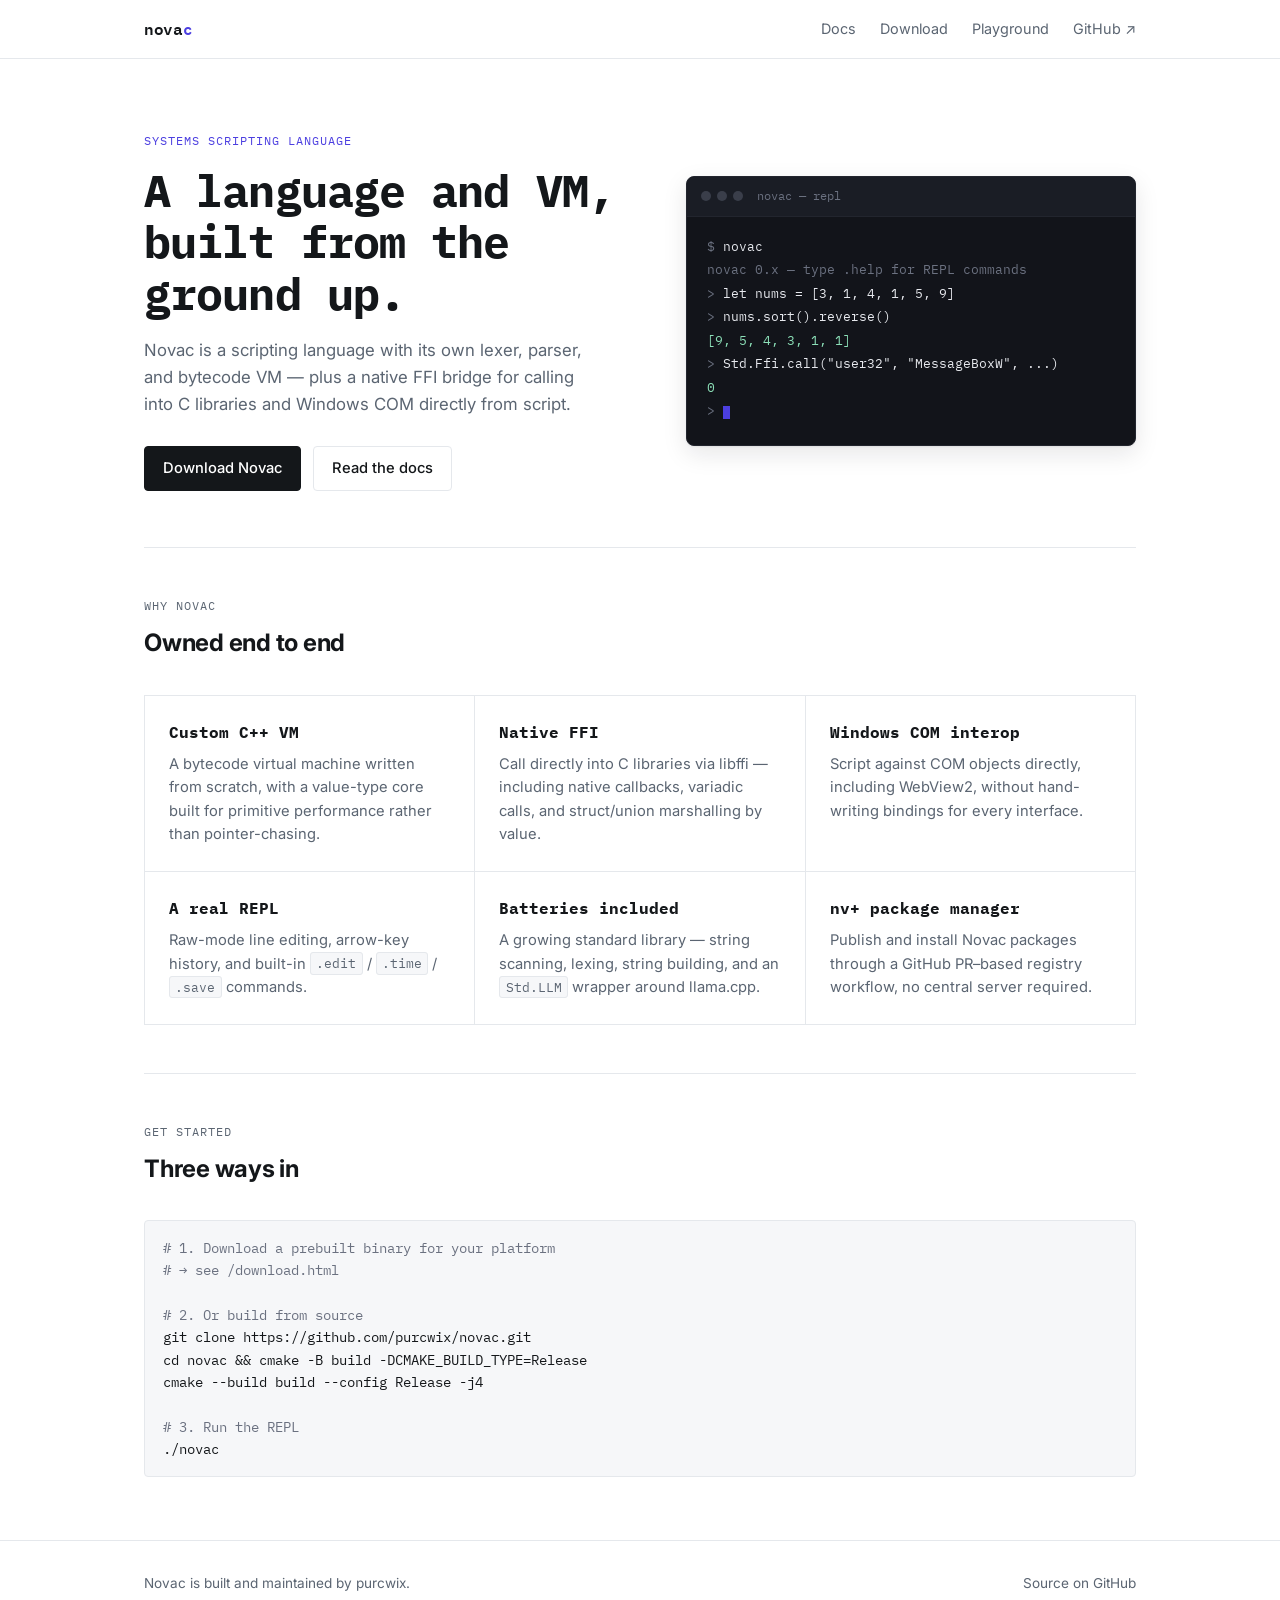
==== index.html @ 00fc9c08 "Initial site" ====
<!doctype html>
<html lang="en">
<head>
<meta charset="utf-8">
<meta name="viewport" content="width=device-width, initial-scale=1">
<title>Novac — a language and VM built from scratch</title>
<meta name="description" content="Novac is a scripting language with its own C++ VM, lexer, parser, and native FFI bridge.">
<link rel="preconnect" href="https://fonts.googleapis.com">
<link href="https://fonts.googleapis.com/css2?family=IBM+Plex+Mono:wght@400;500;600&family=Inter:wght@400;500;600&display=swap" rel="stylesheet">
<link rel="stylesheet" href="/assets/style.css">
</head>
<body>

<nav class="site-nav">
  <div class="site-nav-inner">
    <a class="brand" href="/">nova<span class="dot">c</span></a>
    <div class="site-nav-links">
      <a href="/docs/" >Docs</a>
      <a href="/download.html">Download</a>
      <a href="/playground.html">Playground</a>
      <a class="gh-link" href="https://github.com/purcwix/novac" target="_blank" rel="noopener">GitHub ↗</a>
    </div>
  </div>
</nav>

<div class="page">

  <section class="hero">
    <div>
      <div class="eyebrow">Systems scripting language</div>
      <h1 class="hero-title">A language and VM,<br>built from the ground up.</h1>
      <p class="hero-sub">Novac is a scripting language with its own lexer, parser, and bytecode VM — plus a native FFI bridge for calling into C libraries and Windows COM directly from script.</p>
      <div class="hero-ctas">
        <a class="btn btn-primary" href="/download.html">Download Novac</a>
        <a class="btn btn-secondary" href="/docs/">Read the docs</a>
      </div>
    </div>

    <div class="terminal">
      <div class="terminal-bar">
        <span class="terminal-dot"></span>
        <span class="terminal-dot"></span>
        <span class="terminal-dot"></span>
        <span class="terminal-title">novac — repl</span>
      </div>
      <div class="terminal-body"><span class="t-prompt">$</span> <span class="t-in">novac</span>
<span class="t-comment">novac 0.x — type .help for REPL commands</span>
<span class="t-prompt">&gt;</span> <span class="t-in">let nums = [3, 1, 4, 1, 5, 9]</span>
<span class="t-prompt">&gt;</span> <span class="t-in">nums.sort().reverse()</span>
<span class="t-out">[9, 5, 4, 3, 1, 1]</span>
<span class="t-prompt">&gt;</span> <span class="t-in">Std.Ffi.call("user32", "MessageBoxW", ...)</span>
<span class="t-out">0</span>
<span class="t-prompt">&gt;</span> <span class="t-cursor"></span></div>
    </div>
  </section>

  <section class="section">
    <div class="section-head">
      <div class="section-label">Why Novac</div>
      <h2 class="section-title">Owned end to end</h2>
    </div>
    <div class="grid-3">
      <div class="card">
        <h3>Custom C++ VM</h3>
        <p>A bytecode virtual machine written from scratch, with a value-type core built for primitive performance rather than pointer-chasing.</p>
      </div>
      <div class="card">
        <h3>Native FFI</h3>
        <p>Call directly into C libraries via libffi — including native callbacks, variadic calls, and struct/union marshalling by value.</p>
      </div>
      <div class="card">
        <h3>Windows COM interop</h3>
        <p>Script against COM objects directly, including WebView2, without hand-writing bindings for every interface.</p>
      </div>
      <div class="card">
        <h3>A real REPL</h3>
        <p>Raw-mode line editing, arrow-key history, and built-in <code class="inline">.edit</code> / <code class="inline">.time</code> / <code class="inline">.save</code> commands.</p>
      </div>
      <div class="card">
        <h3>Batteries included</h3>
        <p>A growing standard library — string scanning, lexing, string building, and an <code class="inline">Std.LLM</code> wrapper around llama.cpp.</p>
      </div>
      <div class="card">
        <h3>nv+ package manager</h3>
        <p>Publish and install Novac packages through a GitHub PR–based registry workflow, no central server required.</p>
      </div>
    </div>
  </section>

  <section class="section">
    <div class="section-head">
      <div class="section-label">Get started</div>
      <h2 class="section-title">Three ways in</h2>
    </div>
    <pre><span class="t-comment"># 1. Download a prebuilt binary for your platform</span>
<span class="t-comment"># → see /download.html</span>

<span class="t-comment"># 2. Or build from source</span>
git clone https://github.com/purcwix/novac.git
cd novac &amp;&amp; cmake -B build -DCMAKE_BUILD_TYPE=Release
cmake --build build --config Release -j4

<span class="t-comment"># 3. Run the REPL</span>
./novac</pre>
  </section>

</div>

<footer class="site-footer">
  <div class="page" style="display:flex; justify-content:space-between; width:100%; flex-wrap:wrap; gap:12px;">
    <span>Novac is built and maintained by <a href="https://github.com/purcwix" target="_blank" rel="noopener">purcwix</a>.</span>
    <span><a href="https://github.com/purcwix/novac" target="_blank" rel="noopener">Source on GitHub</a></span>
  </div>
</footer>

</body>
</html>
---- assets/style.css ----
:root {
  --bg: #FFFFFF;
  --bg-subtle: #F6F7F9;
  --text: #14171A;
  --text-muted: #5B6572;
  --accent: #4C3FE0;
  --accent-dim: #ECEAFC;
  --border: #E5E8EC;
  --mono: "IBM Plex Mono", ui-monospace, SFMono-Regular, Menlo, monospace;
  --sans: "Inter", -apple-system, BlinkMacSystemFont, "Segoe UI", sans-serif;
  --radius: 4px;
  --max-w: 860px;
}

* { box-sizing: border-box; }

html { scroll-behavior: smooth; }

body {
  margin: 0;
  background: var(--bg);
  color: var(--text);
  font-family: var(--sans);
  font-size: 16px;
  line-height: 1.6;
  -webkit-font-smoothing: antialiased;
}

a { color: var(--accent); text-decoration: none; }
a:hover { text-decoration: underline; }
a:focus-visible, button:focus-visible {
  outline: 2px solid var(--accent);
  outline-offset: 2px;
}

code, pre {
  font-family: var(--mono);
  font-size: 0.9em;
}

pre {
  background: var(--bg-subtle);
  border: 1px solid var(--border);
  border-radius: var(--radius);
  padding: 16px 18px;
  overflow-x: auto;
  line-height: 1.55;
}

code.inline {
  background: var(--bg-subtle);
  border: 1px solid var(--border);
  border-radius: 3px;
  padding: 0.1em 0.4em;
}

/* ---------- Nav ---------- */

.site-nav {
  border-bottom: 1px solid var(--border);
  position: sticky;
  top: 0;
  background: rgba(255,255,255,0.92);
  backdrop-filter: blur(6px);
  z-index: 10;
}

.site-nav-inner {
  max-width: 1040px;
  margin: 0 auto;
  padding: 16px 24px;
  display: flex;
  align-items: center;
  gap: 32px;
}

.brand {
  font-family: var(--mono);
  font-weight: 600;
  font-size: 1rem;
  color: var(--text);
  letter-spacing: -0.02em;
}
.brand:hover { text-decoration: none; }
.brand .dot { color: var(--accent); }

.site-nav-links {
  display: flex;
  gap: 24px;
  margin-left: auto;
  font-size: 0.9rem;
}
.site-nav-links a {
  color: var(--text-muted);
}
.site-nav-links a:hover,
.site-nav-links a.active {
  color: var(--text);
  text-decoration: none;
}

.gh-link {
  display: flex;
  align-items: center;
  gap: 6px;
}

/* ---------- Layout ---------- */

.page {
  max-width: 1040px;
  margin: 0 auto;
  padding: 0 24px;
}

.prose {
  max-width: var(--max-w);
}

/* ---------- Hero ---------- */

.hero {
  padding: 72px 0 56px;
  display: grid;
  grid-template-columns: 1.1fr 1fr;
  gap: 48px;
  align-items: center;
}

@media (max-width: 860px) {
  .hero { grid-template-columns: 1fr; padding: 40px 0; }
}

.eyebrow {
  font-family: var(--mono);
  font-size: 0.78rem;
  text-transform: uppercase;
  letter-spacing: 0.08em;
  color: var(--accent);
  margin-bottom: 14px;
}

h1.hero-title {
  font-family: var(--mono);
  font-size: clamp(2rem, 4.2vw, 2.8rem);
  line-height: 1.15;
  letter-spacing: -0.02em;
  margin: 0 0 18px;
}

.hero-sub {
  color: var(--text-muted);
  font-size: 1.05rem;
  max-width: 42ch;
  margin: 0 0 28px;
}

.hero-ctas {
  display: flex;
  gap: 12px;
  flex-wrap: wrap;
}

.btn {
  display: inline-block;
  padding: 10px 18px;
  border-radius: var(--radius);
  font-size: 0.92rem;
  font-weight: 500;
  border: 1px solid var(--border);
}
.btn:hover { text-decoration: none; }

.btn-primary {
  background: var(--text);
  color: #fff;
  border-color: var(--text);
}
.btn-primary:hover { background: #000; }

.btn-secondary {
  background: var(--bg);
  color: var(--text);
}
.btn-secondary:hover { background: var(--bg-subtle); }

/* ---------- Terminal (signature element) ---------- */

.terminal {
  background: #12141A;
  border-radius: 8px;
  overflow: hidden;
  box-shadow: 0 1px 2px rgba(0,0,0,0.06), 0 8px 24px rgba(20,23,26,0.10);
  border: 1px solid #22252E;
}

.terminal-bar {
  display: flex;
  align-items: center;
  gap: 6px;
  padding: 10px 14px;
  background: #1A1D25;
  border-bottom: 1px solid #22252E;
}

.terminal-dot {
  width: 10px;
  height: 10px;
  border-radius: 50%;
  background: #3A3E4A;
}

.terminal-title {
  margin-left: 8px;
  font-family: var(--mono);
  font-size: 0.72rem;
  color: #6B7180;
}

.terminal-body {
  padding: 18px 20px 22px;
  font-family: var(--mono);
  font-size: 0.84rem;
  line-height: 1.75;
  color: #C9CDD6;
  white-space: pre-wrap;
}

.t-prompt { color: #6B7180; }
.t-in { color: #E7E9EE; }
.t-out { color: #8CE0B8; }
.t-comment { color: #6B7180; }
.t-cursor {
  display: inline-block;
  width: 7px;
  height: 1em;
  background: var(--accent);
  vertical-align: text-bottom;
  animation: blink 1.1s steps(1) infinite;
}
@keyframes blink { 50% { opacity: 0; } }

@media (prefers-reduced-motion: reduce) {
  .t-cursor { animation: none; }
}

/* ---------- Feature grid ---------- */

.section {
  padding: 48px 0;
  border-top: 1px solid var(--border);
}

.section-head {
  margin-bottom: 32px;
}

.section-label {
  font-family: var(--mono);
  font-size: 0.78rem;
  text-transform: uppercase;
  letter-spacing: 0.08em;
  color: var(--text-muted);
  margin-bottom: 8px;
}

.section-title {
  font-size: 1.5rem;
  margin: 0;
  letter-spacing: -0.01em;
}

.grid-3 {
  display: grid;
  grid-template-columns: repeat(3, 1fr);
  gap: 1px;
  background: var(--border);
  border: 1px solid var(--border);
}

@media (max-width: 760px) {
  .grid-3 { grid-template-columns: 1fr; }
}

.card {
  background: var(--bg);
  padding: 24px;
}

.card h3 {
  font-size: 0.98rem;
  margin: 0 0 8px;
  font-family: var(--mono);
}

.card p {
  color: var(--text-muted);
  font-size: 0.92rem;
  margin: 0;
}

/* ---------- Docs layout ---------- */

.docs-layout {
  display: grid;
  grid-template-columns: 220px 1fr;
  gap: 48px;
  padding: 40px 0 80px;
}

@media (max-width: 800px) {
  .docs-layout { grid-template-columns: 1fr; }
}

.docs-nav {
  font-size: 0.88rem;
  position: sticky;
  top: 76px;
  align-self: start;
}

.docs-nav-group {
  margin-bottom: 22px;
}

.docs-nav-group-title {
  font-family: var(--mono);
  font-size: 0.72rem;
  text-transform: uppercase;
  letter-spacing: 0.07em;
  color: var(--text-muted);
  margin-bottom: 8px;
}

.docs-nav a {
  display: block;
  color: var(--text-muted);
  padding: 4px 0;
}
.docs-nav a:hover, .docs-nav a.active {
  color: var(--text);
  text-decoration: none;
}

.docs-content h1 {
  font-size: 1.9rem;
  margin-top: 0;
  letter-spacing: -0.01em;
}

.docs-content h2 {
  font-size: 1.25rem;
  margin-top: 2.4em;
  padding-top: 0.6em;
  border-top: 1px solid var(--border);
}

.docs-content p, .docs-content li {
  color: var(--text);
}

.docs-content p { color: #2A2E34; }

/* ---------- Download table ---------- */

.dl-table {
  width: 100%;
  border-collapse: collapse;
  font-size: 0.9rem;
}

.dl-table th {
  text-align: left;
  font-family: var(--mono);
  font-size: 0.72rem;
  text-transform: uppercase;
  letter-spacing: 0.06em;
  color: var(--text-muted);
  padding: 10px 12px;
  border-bottom: 1px solid var(--border);
}

.dl-table td {
  padding: 12px;
  border-bottom: 1px solid var(--border);
  vertical-align: middle;
}

.dl-table tr:last-child td { border-bottom: none; }

.platform-cell {
  display: flex;
  align-items: center;
  gap: 10px;
  font-weight: 500;
}

.dl-status {
  color: var(--text-muted);
  font-size: 0.85rem;
}

.dl-error {
  color: #B3261E;
  font-size: 0.85rem;
}

/* ---------- Playground ---------- */

.pg-note {
  background: var(--accent-dim);
  border: 1px solid #D6D2FA;
  border-radius: var(--radius);
  padding: 14px 16px;
  font-size: 0.9rem;
  margin-bottom: 28px;
}

.pg-examples-nav {
  display: flex;
  gap: 8px;
  flex-wrap: wrap;
  margin-bottom: 20px;
}

.pg-tab {
  font-family: var(--mono);
  font-size: 0.82rem;
  padding: 7px 14px;
  border: 1px solid var(--border);
  border-radius: var(--radius);
  background: var(--bg);
  color: var(--text-muted);
  cursor: pointer;
}

.pg-tab.active {
  color: var(--text);
  border-color: var(--text);
  background: var(--bg-subtle);
}

.pg-example { display: none; }
.pg-example.active { display: block; }

.pg-example h3 {
  font-family: var(--mono);
  font-size: 1rem;
  margin: 0 0 6px;
}

.pg-example p {
  color: var(--text-muted);
  font-size: 0.9rem;
  margin: 0 0 12px;
}

/* ---------- Footer ---------- */

.site-footer {
  border-top: 1px solid var(--border);
  padding: 32px 0 48px;
  color: var(--text-muted);
  font-size: 0.85rem;
  display: flex;
  justify-content: space-between;
  flex-wrap: wrap;
  gap: 12px;
}

.site-footer a { color: var(--text-muted); }
.site-footer a:hover { color: var(--text); }
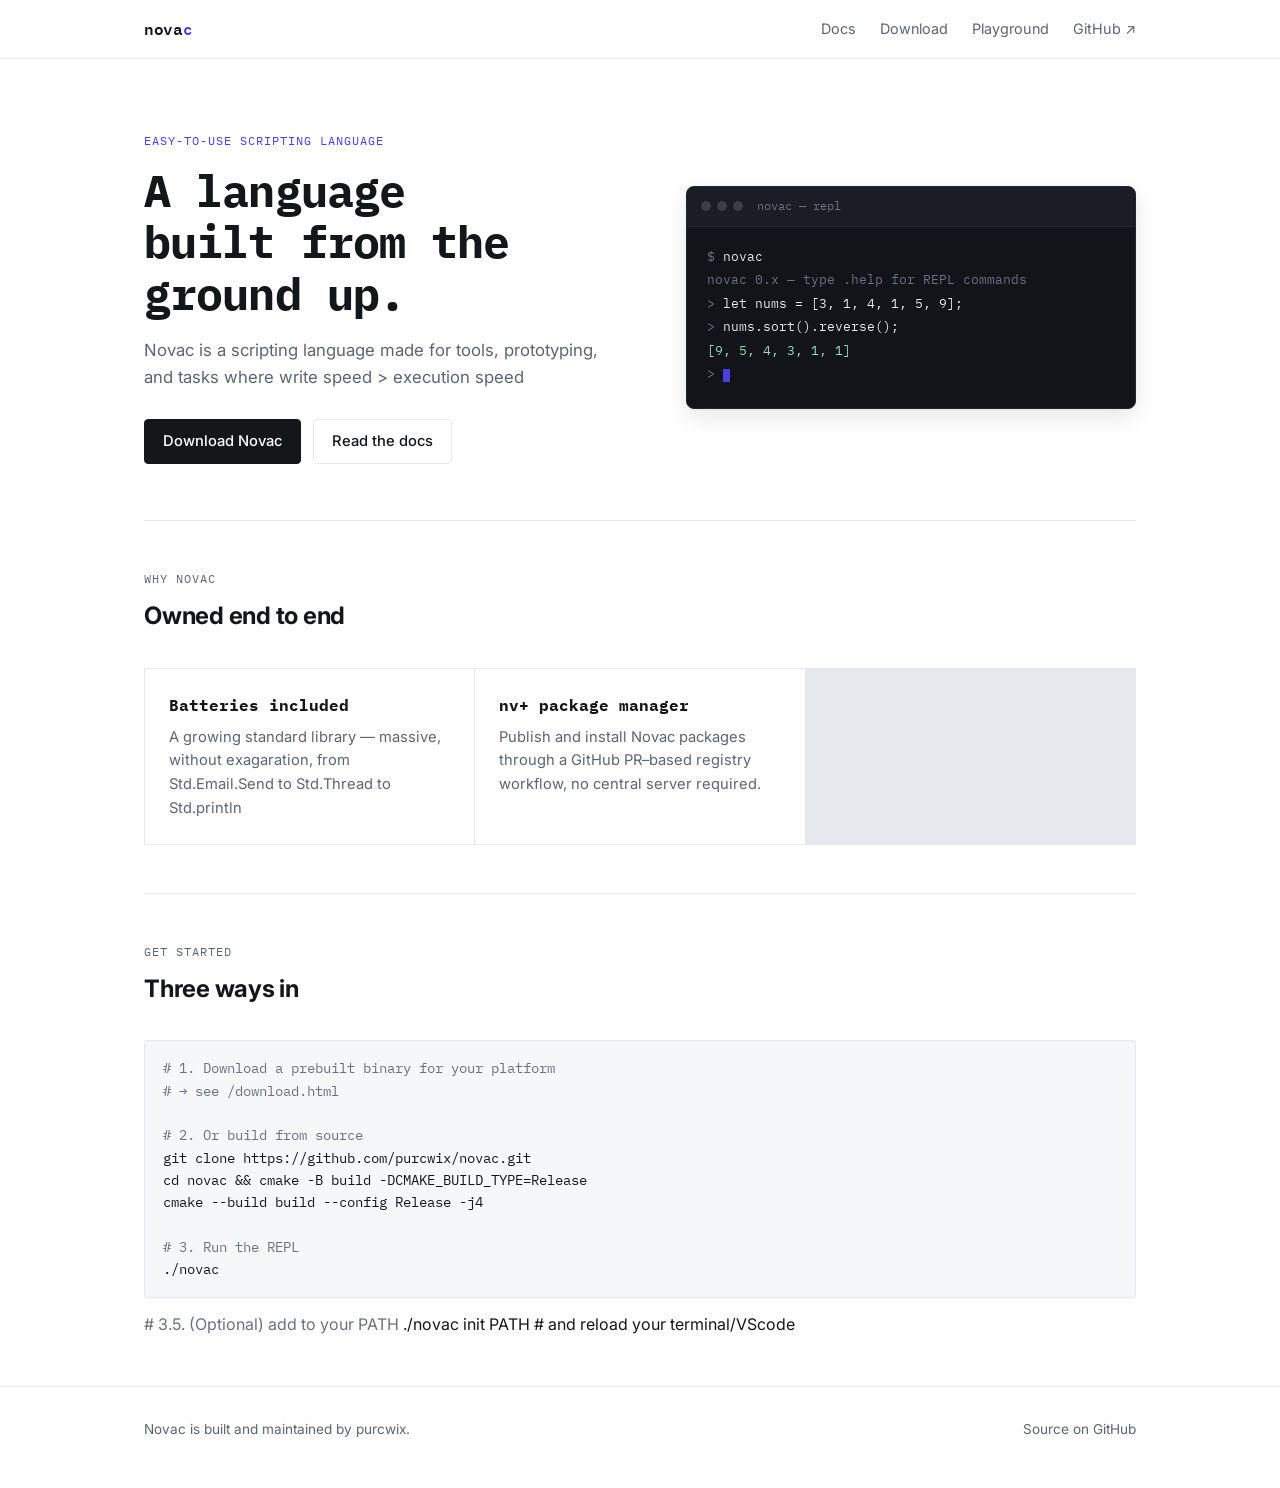
==== commit 96e84193: "Initial site" ====
--- a/index.html
+++ b/index.html
@@ -3,8 +3,8 @@
 <head>
 <meta charset="utf-8">
 <meta name="viewport" content="width=device-width, initial-scale=1">
-<title>Novac — a language and VM built from scratch</title>
-<meta name="description" content="Novac is a scripting language with its own C++ VM, lexer, parser, and native FFI bridge.">
+<title>Novac — programming language</title>
+<meta name="description" content="Novac is a scripting language made for making tools and quick programming">
 <link rel="preconnect" href="https://fonts.googleapis.com">
 <link href="https://fonts.googleapis.com/css2?family=IBM+Plex+Mono:wght@400;500;600&family=Inter:wght@400;500;600&display=swap" rel="stylesheet">
 <link rel="stylesheet" href="/assets/style.css">
@@ -27,9 +27,9 @@
 
   <section class="hero">
     <div>
-      <div class="eyebrow">Systems scripting language</div>
-      <h1 class="hero-title">A language and VM,<br>built from the ground up.</h1>
-      <p class="hero-sub">Novac is a scripting language with its own lexer, parser, and bytecode VM — plus a native FFI bridge for calling into C libraries and Windows COM directly from script.</p>
+      <div class="eyebrow">Easy-to-use scripting language</div>
+      <h1 class="hero-title">A language <br>built from the ground up.</h1>
+      <p class="hero-sub">Novac is a scripting language made for tools, prototyping, and tasks where write speed > execution speed</p>
       <div class="hero-ctas">
         <a class="btn btn-primary" href="/download.html">Download Novac</a>
         <a class="btn btn-secondary" href="/docs/">Read the docs</a>
@@ -45,11 +45,9 @@
       </div>
       <div class="terminal-body"><span class="t-prompt">$</span> <span class="t-in">novac</span>
 <span class="t-comment">novac 0.x — type .help for REPL commands</span>
-<span class="t-prompt">&gt;</span> <span class="t-in">let nums = [3, 1, 4, 1, 5, 9]</span>
-<span class="t-prompt">&gt;</span> <span class="t-in">nums.sort().reverse()</span>
+<span class="t-prompt">&gt;</span> <span class="t-in">let nums = [3, 1, 4, 1, 5, 9];</span>
+<span class="t-prompt">&gt;</span> <span class="t-in">nums.sort().reverse();</span>
 <span class="t-out">[9, 5, 4, 3, 1, 1]</span>
-<span class="t-prompt">&gt;</span> <span class="t-in">Std.Ffi.call("user32", "MessageBoxW", ...)</span>
-<span class="t-out">0</span>
 <span class="t-prompt">&gt;</span> <span class="t-cursor"></span></div>
     </div>
   </section>
@@ -61,24 +59,8 @@
     </div>
     <div class="grid-3">
       <div class="card">
-        <h3>Custom C++ VM</h3>
-        <p>A bytecode virtual machine written from scratch, with a value-type core built for primitive performance rather than pointer-chasing.</p>
-      </div>
-      <div class="card">
-        <h3>Native FFI</h3>
-        <p>Call directly into C libraries via libffi — including native callbacks, variadic calls, and struct/union marshalling by value.</p>
-      </div>
-      <div class="card">
-        <h3>Windows COM interop</h3>
-        <p>Script against COM objects directly, including WebView2, without hand-writing bindings for every interface.</p>
-      </div>
-      <div class="card">
-        <h3>A real REPL</h3>
-        <p>Raw-mode line editing, arrow-key history, and built-in <code class="inline">.edit</code> / <code class="inline">.time</code> / <code class="inline">.save</code> commands.</p>
-      </div>
-      <div class="card">
         <h3>Batteries included</h3>
-        <p>A growing standard library — string scanning, lexing, string building, and an <code class="inline">Std.LLM</code> wrapper around llama.cpp.</p>
+        <p>A growing standard library — massive, without exagaration, from Std.Email.Send to Std.Thread to Std.println</p>
       </div>
       <div class="card">
         <h3>nv+ package manager</h3>
@@ -102,6 +84,8 @@
 
 <span class="t-comment"># 3. Run the REPL</span>
 ./novac</pre>
+<span class="t-comment"># 3.5. (Optional) add to your PATH</span>
+./novac init PATH # and reload your terminal/VScode</pre>
   </section>
 
 </div>
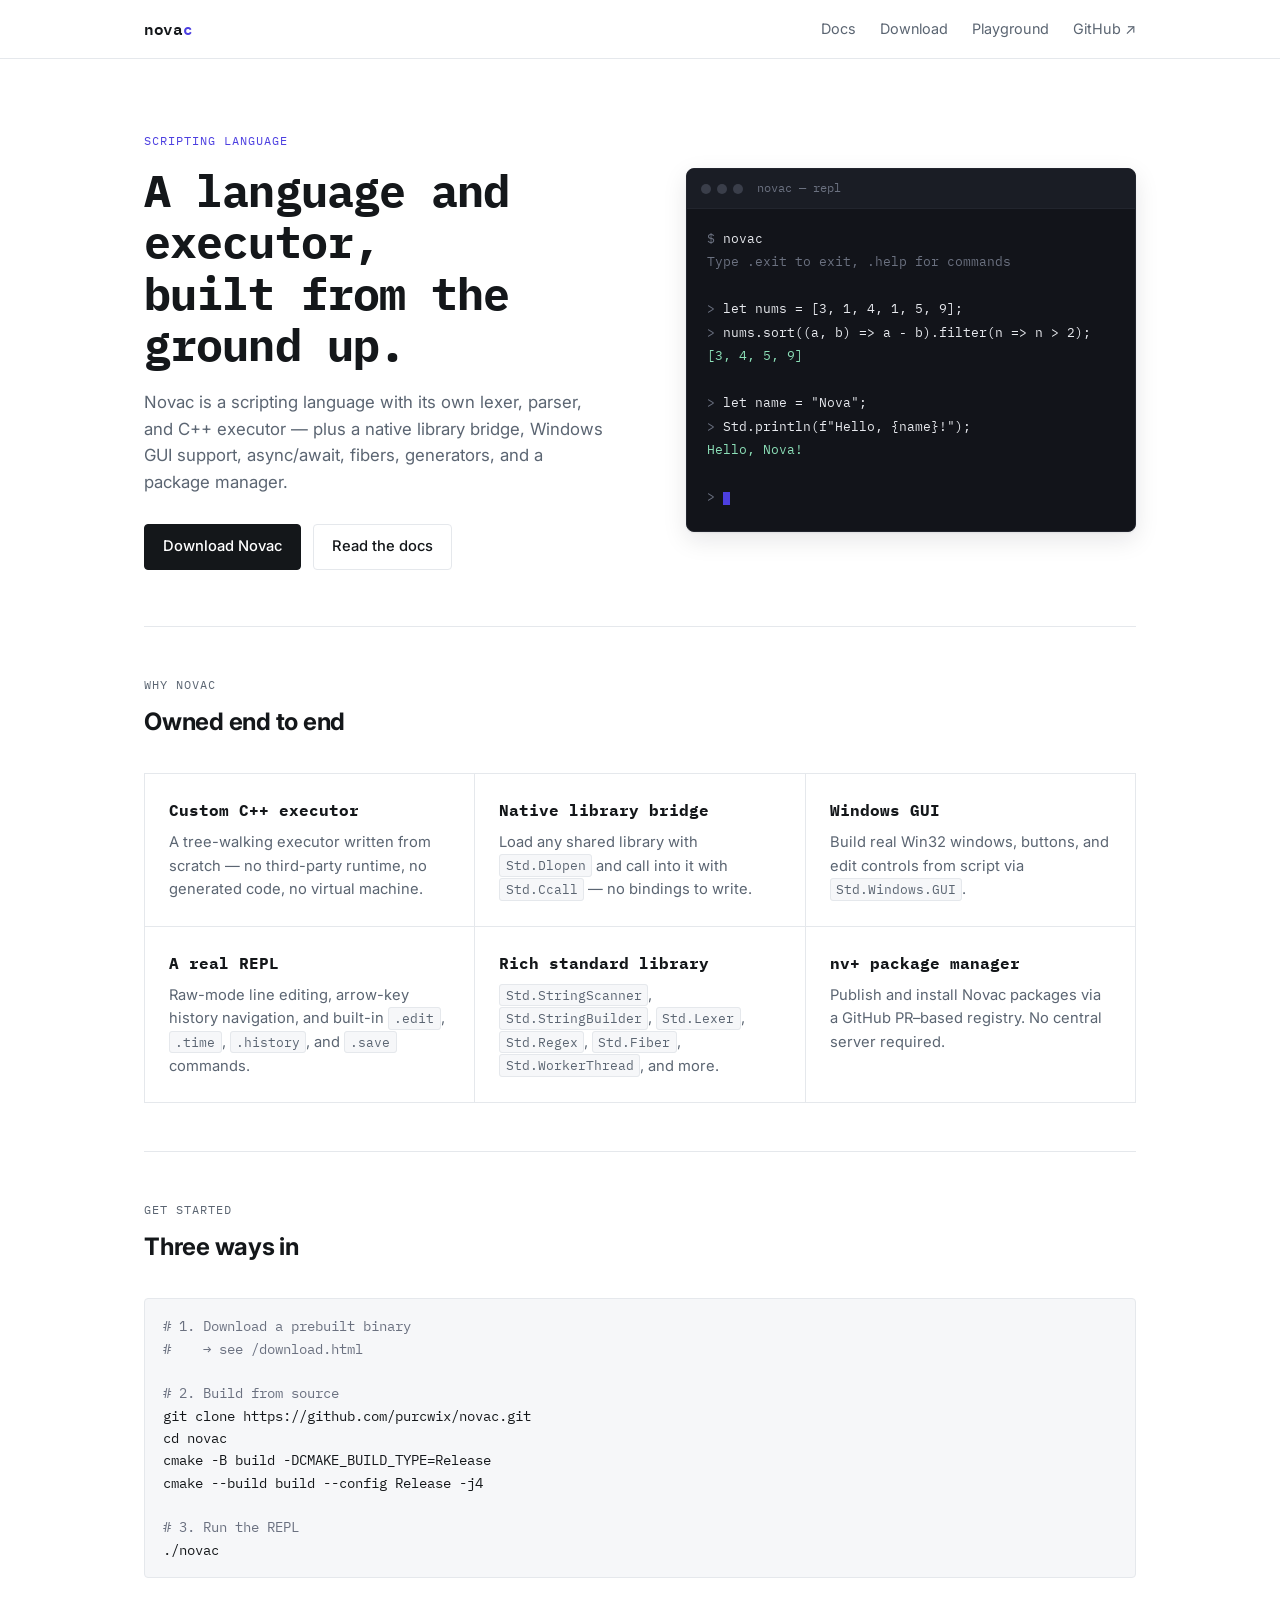
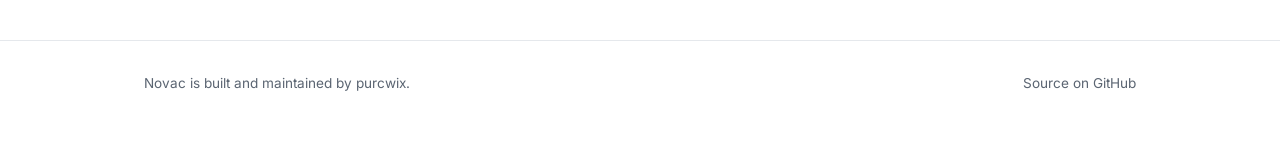
==== commit dcd1499c: "Initial site" ====
--- a/index.html
+++ b/index.html
@@ -3,8 +3,8 @@
 <head>
 <meta charset="utf-8">
 <meta name="viewport" content="width=device-width, initial-scale=1">
-<title>Novac — programming language</title>
-<meta name="description" content="Novac is a scripting language made for making tools and quick programming">
+<title>Novac — a language built from scratch</title>
+<meta name="description" content="Novac is a scripting language with its own C++ executor, lexer, and parser.">
 <link rel="preconnect" href="https://fonts.googleapis.com">
 <link href="https://fonts.googleapis.com/css2?family=IBM+Plex+Mono:wght@400;500;600&family=Inter:wght@400;500;600&display=swap" rel="stylesheet">
 <link rel="stylesheet" href="/assets/style.css">
@@ -15,7 +15,7 @@
   <div class="site-nav-inner">
     <a class="brand" href="/">nova<span class="dot">c</span></a>
     <div class="site-nav-links">
-      <a href="/docs/" >Docs</a>
+      <a href="/docs/">Docs</a>
       <a href="/download.html">Download</a>
       <a href="/playground.html">Playground</a>
       <a class="gh-link" href="https://github.com/purcwix/novac" target="_blank" rel="noopener">GitHub ↗</a>
@@ -27,9 +27,9 @@
 
   <section class="hero">
     <div>
-      <div class="eyebrow">Easy-to-use scripting language</div>
-      <h1 class="hero-title">A language <br>built from the ground up.</h1>
-      <p class="hero-sub">Novac is a scripting language made for tools, prototyping, and tasks where write speed > execution speed</p>
+      <div class="eyebrow">Scripting language</div>
+      <h1 class="hero-title">A language and executor,<br>built from the ground up.</h1>
+      <p class="hero-sub">Novac is a scripting language with its own lexer, parser, and C++ executor — plus a native library bridge, Windows GUI support, async/await, fibers, generators, and a package manager.</p>
       <div class="hero-ctas">
         <a class="btn btn-primary" href="/download.html">Download Novac</a>
         <a class="btn btn-secondary" href="/docs/">Read the docs</a>
@@ -44,10 +44,16 @@
         <span class="terminal-title">novac — repl</span>
       </div>
       <div class="terminal-body"><span class="t-prompt">$</span> <span class="t-in">novac</span>
-<span class="t-comment">novac 0.x — type .help for REPL commands</span>
+<span class="t-comment">Type .exit to exit, .help for commands</span>
+
 <span class="t-prompt">&gt;</span> <span class="t-in">let nums = [3, 1, 4, 1, 5, 9];</span>
-<span class="t-prompt">&gt;</span> <span class="t-in">nums.sort().reverse();</span>
-<span class="t-out">[9, 5, 4, 3, 1, 1]</span>
+<span class="t-prompt">&gt;</span> <span class="t-in">nums.sort((a, b) => a - b).filter(n => n > 2);</span>
+<span class="t-out">[3, 4, 5, 9]</span>
+
+<span class="t-prompt">&gt;</span> <span class="t-in">let name = "Nova";</span>
+<span class="t-prompt">&gt;</span> <span class="t-in">Std.println(f"Hello, {name}!");</span>
+<span class="t-out">Hello, Nova!</span>
+
 <span class="t-prompt">&gt;</span> <span class="t-cursor"></span></div>
     </div>
   </section>
@@ -59,12 +65,28 @@
     </div>
     <div class="grid-3">
       <div class="card">
-        <h3>Batteries included</h3>
-        <p>A growing standard library — massive, without exagaration, from Std.Email.Send to Std.Thread to Std.println</p>
+        <h3>Custom C++ executor</h3>
+        <p>A tree-walking executor written from scratch — no third-party runtime, no generated code, no virtual machine.</p>
+      </div>
+      <div class="card">
+        <h3>Native library bridge</h3>
+        <p>Load any shared library with <code class="inline">Std.Dlopen</code> and call into it with <code class="inline">Std.Ccall</code> — no bindings to write.</p>
+      </div>
+      <div class="card">
+        <h3>Windows GUI</h3>
+        <p>Build real Win32 windows, buttons, and edit controls from script via <code class="inline">Std.Windows.GUI</code>.</p>
+      </div>
+      <div class="card">
+        <h3>A real REPL</h3>
+        <p>Raw-mode line editing, arrow-key history navigation, and built-in <code class="inline">.edit</code>, <code class="inline">.time</code>, <code class="inline">.history</code>, and <code class="inline">.save</code> commands.</p>
+      </div>
+      <div class="card">
+        <h3>Rich standard library</h3>
+        <p><code class="inline">Std.StringScanner</code>, <code class="inline">Std.StringBuilder</code>, <code class="inline">Std.Lexer</code>, <code class="inline">Std.Regex</code>, <code class="inline">Std.Fiber</code>, <code class="inline">Std.WorkerThread</code>, and more.</p>
       </div>
       <div class="card">
         <h3>nv+ package manager</h3>
-        <p>Publish and install Novac packages through a GitHub PR–based registry workflow, no central server required.</p>
+        <p>Publish and install Novac packages via a GitHub PR–based registry. No central server required.</p>
       </div>
     </div>
   </section>
@@ -74,18 +96,17 @@
       <div class="section-label">Get started</div>
       <h2 class="section-title">Three ways in</h2>
     </div>
-    <pre><span class="t-comment"># 1. Download a prebuilt binary for your platform</span>
-<span class="t-comment"># → see /download.html</span>
+    <pre><span class="t-comment"># 1. Download a prebuilt binary</span>
+<span class="t-comment">#    → see /download.html</span>
 
-<span class="t-comment"># 2. Or build from source</span>
+<span class="t-comment"># 2. Build from source</span>
 git clone https://github.com/purcwix/novac.git
-cd novac &amp;&amp; cmake -B build -DCMAKE_BUILD_TYPE=Release
+cd novac
+cmake -B build -DCMAKE_BUILD_TYPE=Release
 cmake --build build --config Release -j4
 
 <span class="t-comment"># 3. Run the REPL</span>
 ./novac</pre>
-<span class="t-comment"># 3.5. (Optional) add to your PATH</span>
-./novac init PATH # and reload your terminal/VScode</pre>
   </section>
 
 </div>
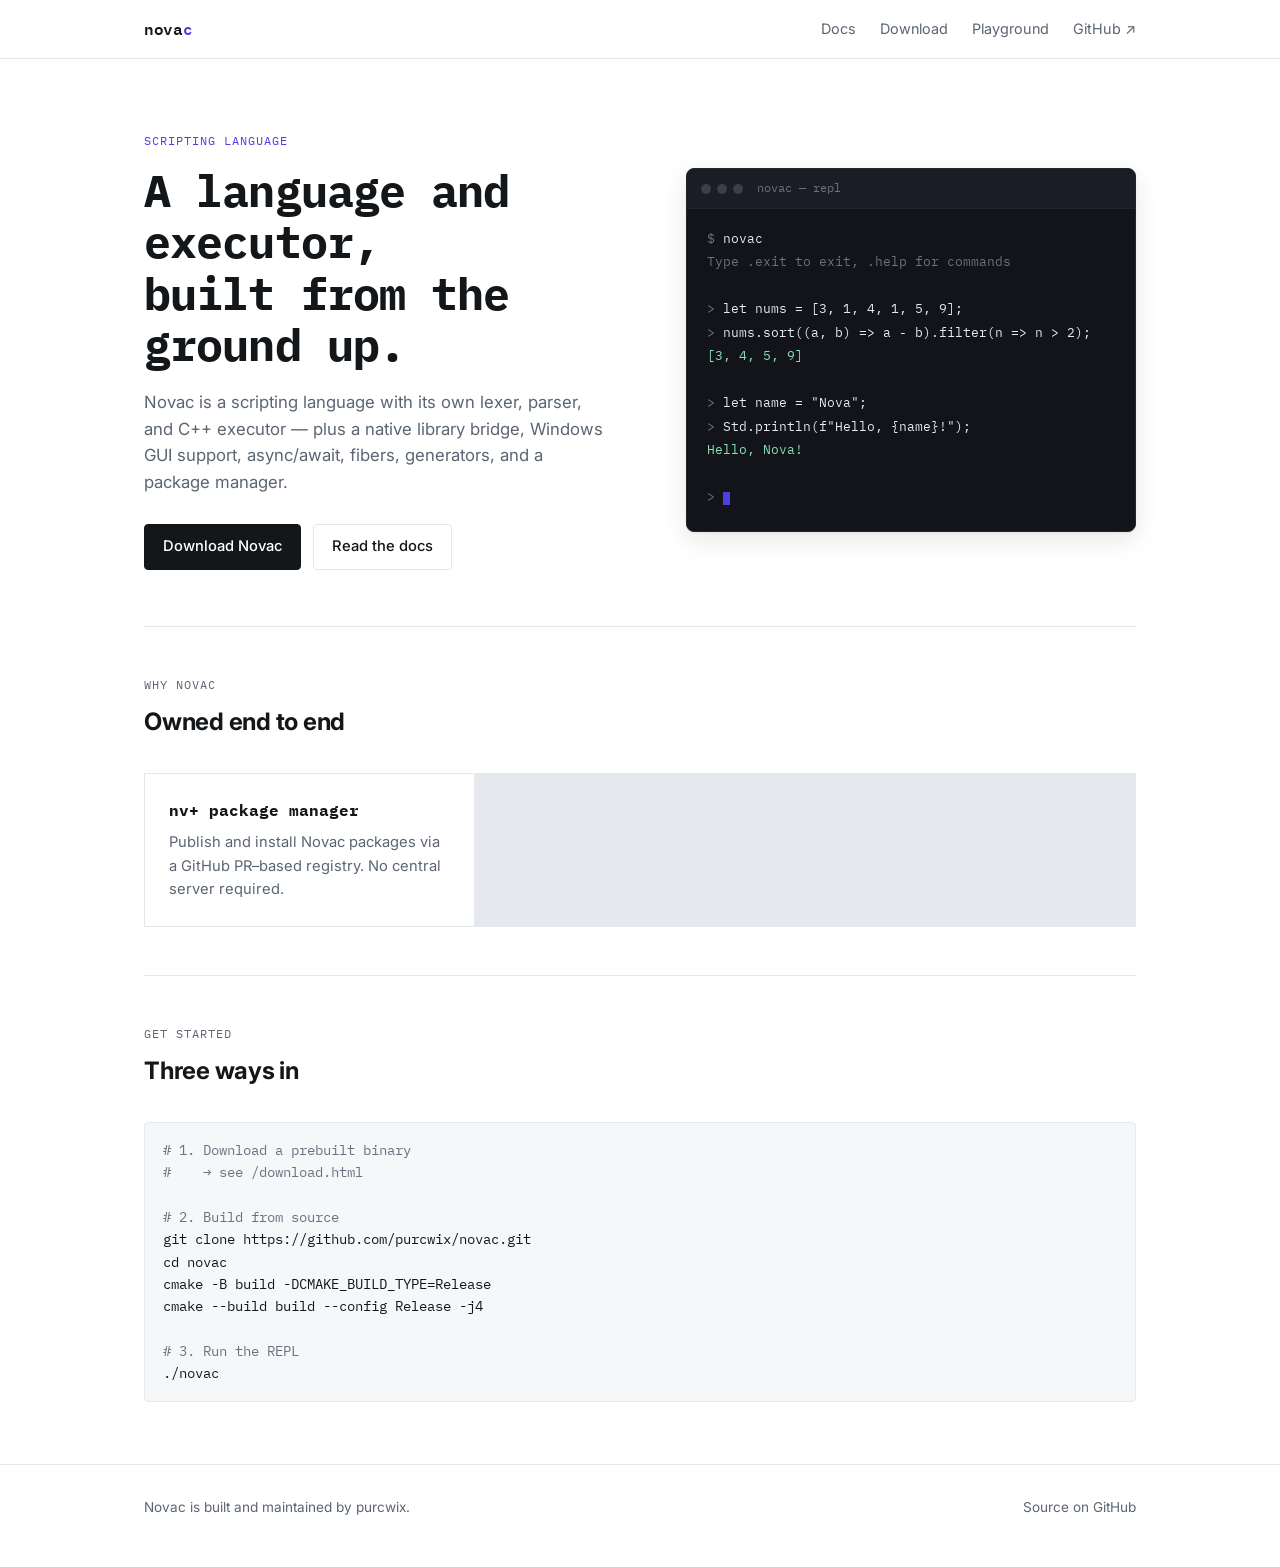
==== commit e3e0b71e: ";;" ====
--- a/index.html
+++ b/index.html
@@ -65,26 +65,6 @@
     </div>
     <div class="grid-3">
       <div class="card">
-        <h3>Custom C++ executor</h3>
-        <p>A tree-walking executor written from scratch — no third-party runtime, no generated code, no virtual machine.</p>
-      </div>
-      <div class="card">
-        <h3>Native library bridge</h3>
-        <p>Load any shared library with <code class="inline">Std.Dlopen</code> and call into it with <code class="inline">Std.Ccall</code> — no bindings to write.</p>
-      </div>
-      <div class="card">
-        <h3>Windows GUI</h3>
-        <p>Build real Win32 windows, buttons, and edit controls from script via <code class="inline">Std.Windows.GUI</code>.</p>
-      </div>
-      <div class="card">
-        <h3>A real REPL</h3>
-        <p>Raw-mode line editing, arrow-key history navigation, and built-in <code class="inline">.edit</code>, <code class="inline">.time</code>, <code class="inline">.history</code>, and <code class="inline">.save</code> commands.</p>
-      </div>
-      <div class="card">
-        <h3>Rich standard library</h3>
-        <p><code class="inline">Std.StringScanner</code>, <code class="inline">Std.StringBuilder</code>, <code class="inline">Std.Lexer</code>, <code class="inline">Std.Regex</code>, <code class="inline">Std.Fiber</code>, <code class="inline">Std.WorkerThread</code>, and more.</p>
-      </div>
-      <div class="card">
         <h3>nv+ package manager</h3>
         <p>Publish and install Novac packages via a GitHub PR–based registry. No central server required.</p>
       </div>
